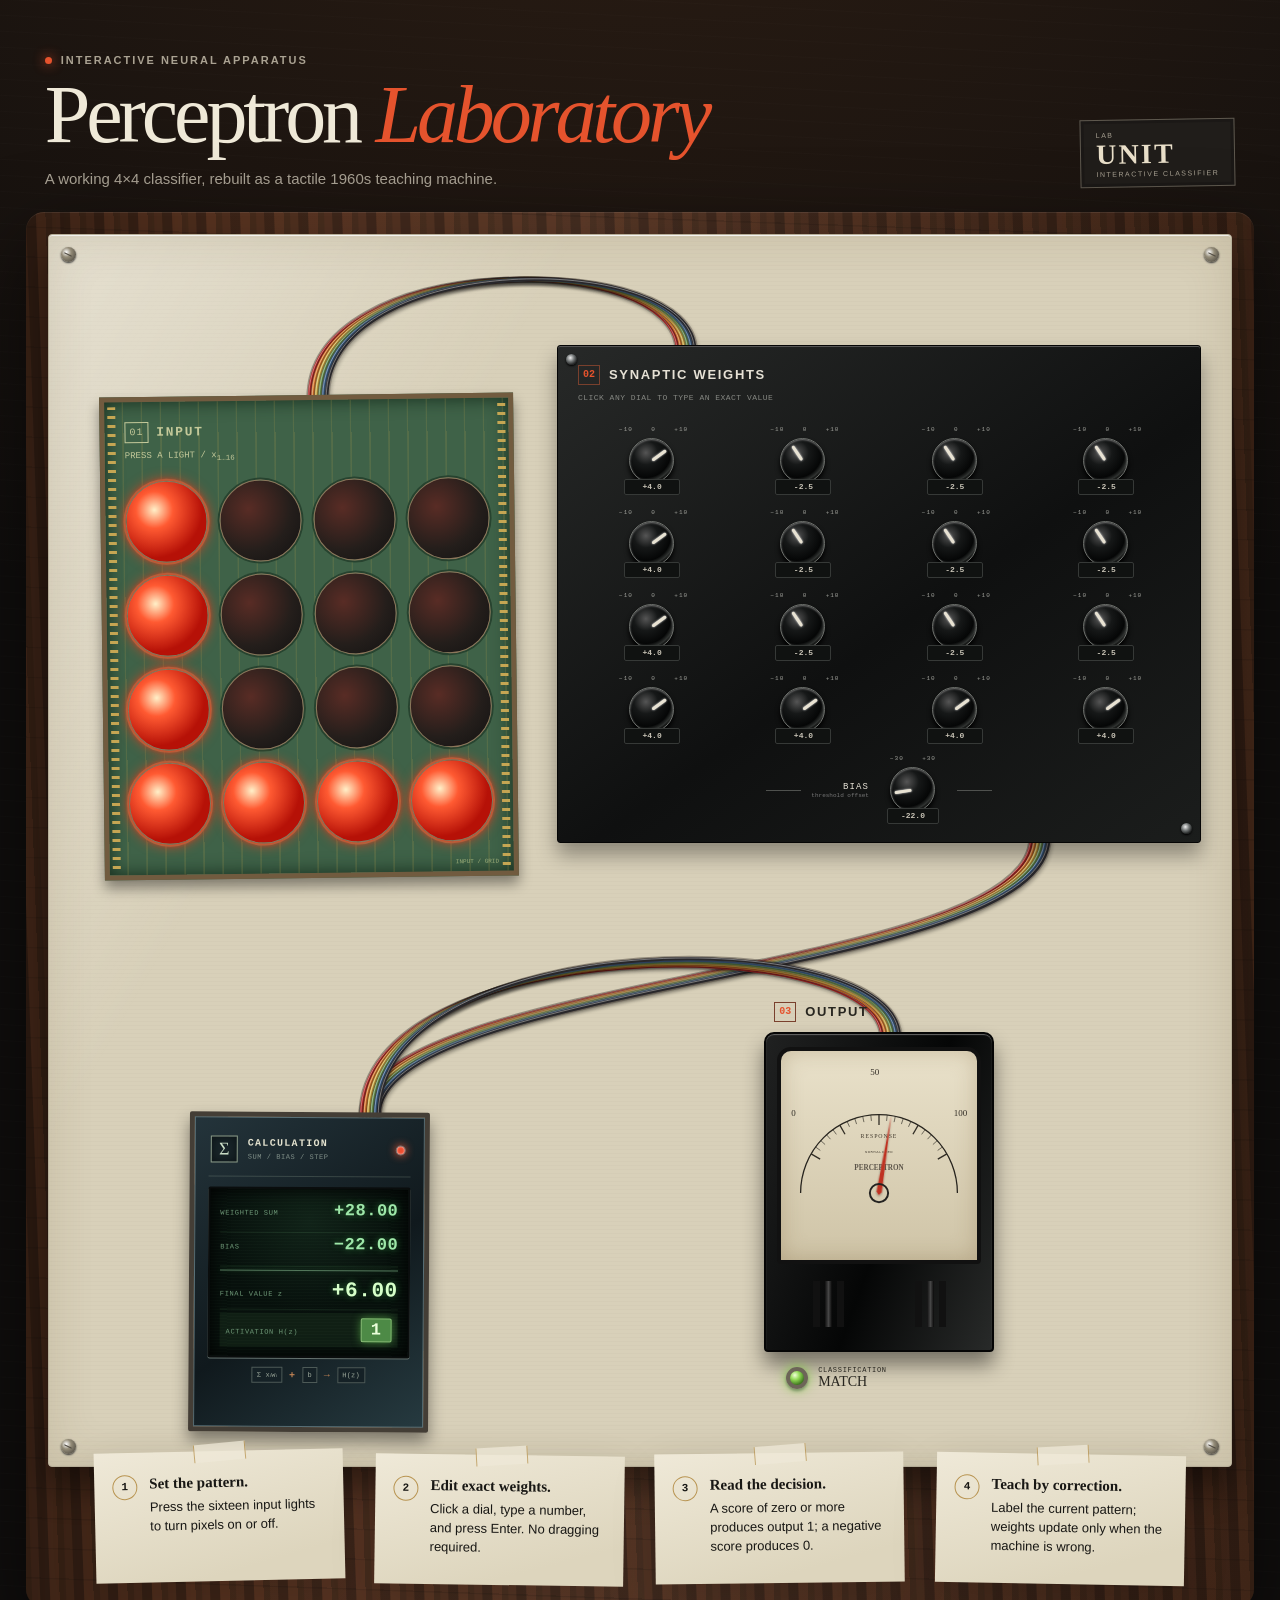
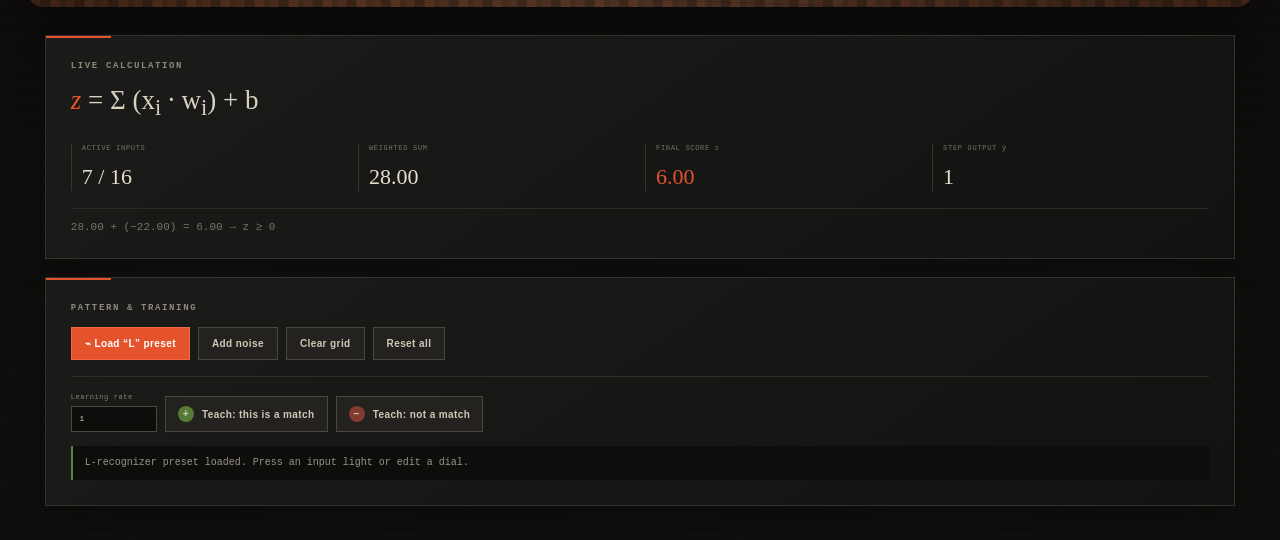
==== demos/index.html @ cb0e1508 "added perceptron demo" ====
<!doctype html>
<html lang="en">
<head>
  <meta charset="utf-8" />
  <meta name="viewport" content="width=device-width, initial-scale=1" />
  <meta name="theme-color" content="#17120f" />
  <meta name="description" content="An interactive, vintage-inspired 4×4 perceptron laboratory." />
  <title>Perceptron Laboratory — Interactive Classifier</title>
  <script>
    (() => {
      const param = new URLSearchParams(window.location.search).get("clawpilotTheme");
      const theme =
        param || (window.matchMedia("(prefers-color-scheme: dark)").matches ? "dark" : "light");
      document.documentElement.setAttribute("data-theme", theme);
    })();
  </script>
  <link rel="stylesheet" href="styles.css" />
  <link rel="stylesheet" href="llm.css" />
</head>
<body>
  <main class="site-shell">
    <header class="hero">
      <div class="eyebrow"><span class="eyebrow-dot"></span> Interactive neural apparatus</div>
      <div class="hero-row">
        <div>
          <h1>Perceptron <span>Laboratory</span></h1>
          <p>A working 4×4 classifier, rebuilt as a tactile 1960s teaching machine.</p>
        </div>
        <div class="model-plate" aria-label="Perceptron laboratory unit">
          <small>LAB</small><strong>UNIT</strong><em>INTERACTIVE CLASSIFIER</em>
        </div>
      </div>
    </header>

    <section class="workbench" aria-label="Interactive perceptron workbench">
      <div class="bench-glow"></div>
      <div class="baseplate">
        <i class="screw s1"></i><i class="screw s2"></i><i class="screw s3"></i><i class="screw s4"></i>

        <svg class="wire-layer" id="wireLayer" aria-hidden="true">
          <defs>
            <filter id="cableShadow" x="-30%" y="-30%" width="160%" height="160%">
              <feDropShadow dx="1.5" dy="2.5" stdDeviation="1.5" flood-color="#000" flood-opacity=".48"/>
            </filter>
          </defs>
          <g id="wirePaths"></g>
        </svg>

        <section class="led-module" aria-labelledby="inputs-heading">
          <div class="pcb-traces" aria-hidden="true"></div>
          <div class="led-title"><span>01</span> <h2 id="inputs-heading">INPUT</h2></div>
          <p class="led-caption">PRESS A LIGHT / x<sub>1…16</sub></p>
          <div class="led-grid" id="ledGrid" role="group" aria-label="Input lights"></div>
          <span class="pcb-label">INPUT / GRID</span>
        </section>

        <section class="machine-panel weight-panel" aria-labelledby="weights-heading">
          <div class="panel-header"><span>02</span><h2 id="weights-heading">Synaptic weights</h2></div>
          <p class="panel-caption">Click any dial to type an exact value</p>
          <div class="knob-grid" id="knobGrid"></div>
          <div class="bias-row">
            <span class="bias-line"></span>
            <div class="bias-label"><b>BIAS</b><small>threshold offset</small></div>
            <div id="biasMount"></div>
            <span class="bias-line"></span>
          </div>
        </section>

        <section class="compute-module" aria-labelledby="compute-heading">
          <div class="compute-header">
            <span class="compute-index">Σ</span>
            <div><h2 id="compute-heading">CALCULATION</h2><small>SUM / BIAS / STEP</small></div>
            <span class="compute-status" id="circuitLed" aria-hidden="true"></span>
          </div>
          <div class="digital-screen" aria-live="polite" aria-atomic="true">
            <div class="digital-row"><span>WEIGHTED SUM</span><strong id="moduleWeightedSum">+28.00</strong></div>
            <div class="digital-row"><span>BIAS</span><strong id="moduleBias">−22.00</strong></div>
            <div class="digital-divider"></div>
            <div class="digital-row primary"><span>FINAL VALUE z</span><strong id="moduleFinalZ">+6.00</strong></div>
            <div class="digital-row activation"><span>ACTIVATION H(z)</span><strong id="moduleActivation">1</strong></div>
          </div>
          <div class="compute-flow"><span>Σ xᵢwᵢ</span><b>+</b><span>b</span><b>→</b><span>H(z)</span></div>
        </section>

        <section class="meter-module" aria-labelledby="output-heading">
          <div class="meter-label"><span>03</span><h2 id="output-heading">Output</h2></div>
          <div class="meter-case">
            <div class="meter-face">
              <svg viewBox="0 0 300 175" role="img" aria-label="Analog response meter">
                <defs><filter id="shadow"><feDropShadow dx="0" dy="2" stdDeviation="1.5" flood-opacity=".4"/></filter></defs>
                <path d="M30 145 A120 120 0 0 1 270 145" class="meter-arc"/>
                <g id="meterTicks"></g>
                <text x="150" y="60" text-anchor="middle" class="meter-zero">RESPONSE</text>
                <text x="150" y="83" text-anchor="middle" class="meter-unit">NORMALIZED</text>
                <text x="150" y="110" text-anchor="middle" class="meter-brand">PERCEPTRON</text>
                <g id="needleGroup" transform="rotate(-60 150 145)" filter="url(#shadow)">
                  <path d="M150 148 L146 143 L150 25 L154 143 Z" class="needle"/>
                </g>
                <circle cx="150" cy="145" r="14" class="needle-hub"/>
              </svg>
              <div class="meter-numbers"><span>0</span><span>50</span><span>100</span></div>
            </div>
            <div class="meter-base"><span></span><span></span></div>
          </div>
          <div class="result-lamp-row">
            <span class="result-lamp" id="resultLamp"></span>
            <div><small>CLASSIFICATION</small><strong id="classificationText">MATCH</strong></div>
          </div>
        </section>
      </div>

      <ol class="sticky-notes" aria-label="Getting started">
        <li class="sticky-note"><span class="sticky-number">1</span><p><strong>Set the pattern.</strong> Press the sixteen input lights to turn pixels on or off.</p></li>
        <li class="sticky-note"><span class="sticky-number">2</span><p><strong>Edit exact weights.</strong> Click a dial, type a number, and press Enter. No dragging required.</p></li>
        <li class="sticky-note"><span class="sticky-number">3</span><p><strong>Read the decision.</strong> A score of zero or more produces output 1; a negative score produces 0.</p></li>
        <li class="sticky-note"><span class="sticky-number">4</span><p><strong>Teach by correction.</strong> Label the current pattern; weights update only when the machine is wrong.</p></li>
      </ol>
    </section>

    <section class="console" aria-label="Perceptron controls and readout">
      <article class="readout-card">
        <div class="card-kicker">LIVE CALCULATION</div>
        <div class="formula"><span>z</span> = Σ (x<sub>i</sub> · w<sub>i</sub>) + b</div>
        <div class="score-row">
          <div><small>ACTIVE INPUTS</small><strong id="activeCount">7 / 16</strong></div>
          <div><small>WEIGHTED SUM</small><strong id="weightedSum">28.00</strong></div>
          <div class="score-primary"><small>FINAL SCORE z</small><strong id="finalScore">6.00</strong></div>
          <div><small>STEP OUTPUT ŷ</small><strong id="binaryOutput">1</strong></div>
        </div>
        <p id="equationDetail" class="equation-detail">28.00 + (−22.00) = 6.00 → z ≥ 0</p>
      </article>

      <article class="control-card">
        <div class="card-kicker">PATTERN &amp; TRAINING</div>
        <div class="button-row">
          <button class="btn btn-primary" id="loadLBtn"><span>⌁</span> Load “L” preset</button>
          <button class="btn" id="noiseBtn">Add noise</button>
          <button class="btn" id="clearBtn">Clear grid</button>
          <button class="btn" id="resetBtn">Reset all</button>
        </div>
        <div class="training-row">
          <label>Learning rate <input id="learningRate" type="number" min="0.01" max="10" step="0.1" value="1" /></label>
          <button class="teach positive" id="teachYesBtn"><span>+</span> Teach: this is a match</button>
          <button class="teach negative" id="teachNoBtn"><span>−</span> Teach: not a match</button>
        </div>
        <div class="status-line" id="statusLine" role="status" aria-live="polite">L-recognizer preset loaded. Press an input light or edit a dial.</div>
      </article>
    </section>

  </main>

  <div class="dial-editor" id="dialEditor" hidden>
    <div class="editor-pointer"></div>
    <label id="editorLabel" for="dialInput">WEIGHT 01</label>
    <div class="editor-input-row">
      <button id="decrementBtn" aria-label="Decrease value">−</button>
      <input id="dialInput" type="number" min="-30" max="30" step="0.1" inputmode="decimal" />
      <button id="incrementBtn" aria-label="Increase value">+</button>
    </div>
    <div class="editor-actions"><button id="cancelEdit">Cancel</button><button id="applyEdit">Apply</button></div>
  </div>

  <script src="app.js"></script>
  <script src="embed.js"></script>
</body>
</html>
---- demos/styles.css ----
:root {
  color-scheme: light;
  --cp-bg: #f7f4ef;
  --cp-bg-elevated: #fcfbf8;
  --cp-surface: #ffffff;
  --cp-surface-soft: #f5f5f5;
  --cp-border: #dedede;
  --cp-border-strong: #919191;
  --cp-text: #242424;
  --cp-text-muted: #5c5c5c;
  --cp-text-soft: #6f6f6f;
  --cp-accent: #b11f4b;
  --cp-accent-hover: #9a1a41;
  --cp-accent-soft: rgba(177, 31, 75, 0.08);
  --cp-accent-fg: #ffffff;
  --cp-success: #16a34a;
  --cp-danger: #dc2626;
  --cp-warning: #f59e0b;
  --cp-link: #0078d4;
  --cp-shadow: 0 18px 48px rgba(0, 0, 0, 0.12);
  --cp-overlay: rgba(255, 255, 255, 0.8);
  --cp-panel: rgba(255, 255, 255, 0.86);
  --cp-panel-strong: rgba(255, 255, 255, 0.96);
  --cp-sheen: rgba(255, 255, 255, 0.55);
  --cp-highlight: rgba(177, 31, 75, 0.12);
  --ink: #181714;
  --cream: #efe9d8;
  --paper: #ddd5bd;
  --orange: #e5532d;
  --red: #e23424;
  --green: #a0cf63;
  --brass: #b89451;
  --panel: #151717;
  --muted: #928b7b;
}
html[data-theme="dark"] {
  color-scheme: dark;
  --cp-bg: #3d3b3a;
  --cp-bg-elevated: #343231;
  --cp-surface: #292929;
  --cp-surface-soft: #2e2e2e;
  --cp-border: #474747;
  --cp-border-strong: #5f5f5f;
  --cp-text: #dedede;
  --cp-text-muted: #919191;
  --cp-text-soft: #b0b0b0;
  --cp-accent: #fd8ea1;
  --cp-accent-hover: #fb7b91;
  --cp-accent-soft: rgba(253, 142, 161, 0.14);
  --cp-accent-fg: #1a1a1a;
  --cp-success: #4ade80;
  --cp-danger: #f87171;
  --cp-warning: #fbbf24;
  --cp-link: #4da6ff;
  --cp-shadow: 0 18px 48px rgba(0, 0, 0, 0.32);
  --cp-overlay: rgba(41, 41, 41, 0.88);
  --cp-panel: rgba(41, 41, 41, 0.72);
  --cp-panel-strong: rgba(41, 41, 41, 0.96);
  --cp-sheen: rgba(255, 255, 255, 0.04);
  --cp-highlight: rgba(253, 142, 161, 0.12);
}
* { box-sizing: border-box; }
html { scroll-behavior: smooth; }
body {
  margin: 0;
  overflow-x: hidden;
  color: var(--cream);
  background:
    radial-gradient(circle at 50% -20%, rgba(162,94,48,.22), transparent 45%),
    repeating-linear-gradient(3deg, transparent 0 7px, rgba(255,255,255,.012) 8px, transparent 9px 16px),
    #100e0d;
  font-family: "Avenir Next", "Segoe UI", Arial, sans-serif;
  min-height: 100vh;
}
button, input { font: inherit; }
button { -webkit-tap-highlight-color: transparent; }
.site-shell { width: min(1460px, 96vw); margin: 0 auto; padding: 54px 0 32px; }
.hero { width: min(1200px, 93vw); margin: 0 auto 25px; }
.eyebrow { color: #aaa292; letter-spacing: .18em; font-size: 11px; font-weight: 800; text-transform: uppercase; display: flex; align-items: center; gap: 9px; }
.eyebrow-dot { width: 7px; height: 7px; border-radius: 50%; background: var(--orange); box-shadow: 0 0 12px var(--orange); }
.hero-row { display: flex; align-items: flex-end; justify-content: space-between; gap: 24px; margin-top: 12px; }
h1 { font-family: Georgia, "Times New Roman", serif; font-weight: 400; font-size: clamp(44px, 7vw, 82px); line-height: .9; letter-spacing: -.05em; margin: 0; }
h1 span { color: var(--orange); font-style: italic; }
.hero p { color: #a9a294; margin: 18px 0 0; font-size: 15px; }
.model-plate { border: 1px solid #5e584e; padding: 11px 15px 9px; min-width: 148px; color: #aaa394; box-shadow: inset 0 0 0 3px #1b1816; background: #201d1a; transform: rotate(-1deg); }
.model-plate small, .model-plate em { display: block; font-size: 7px; letter-spacing: .22em; font-style: normal; }
.model-plate strong { font-family: Georgia, serif; font-size: 28px; display: block; color: #e9dfc9; letter-spacing: .08em; }

.workbench { position: relative; padding: 34px 2.2vw 46px; border-radius: 18px; overflow: hidden; background:
  linear-gradient(90deg, rgba(0,0,0,.28), transparent 15%, rgba(255,255,255,.04) 45%, rgba(0,0,0,.24)),
  repeating-linear-gradient(88deg, #422819 0 6px, #4b2c1c 7px 14px, #392216 15px 24px, #53301e 25px 34px);
  box-shadow: 0 30px 80px rgba(0,0,0,.55), inset 0 1px 0 rgba(255,255,255,.08);
}
.workbench::before { content:""; position:absolute; inset:0; background: repeating-linear-gradient(2deg, transparent 0 28px, rgba(0,0,0,.11) 29px 30px); mix-blend-mode:multiply; pointer-events:none; }
.bench-glow { position:absolute; inset:0; background: radial-gradient(ellipse at center, rgba(255,182,100,.10), transparent 64%); pointer-events:none; }
.baseplate { min-height: 570px; max-width: 1280px; margin: auto; padding: 112px 30px 34px; position: relative; display: grid; grid-template-columns: minmax(264px, .87fr) minmax(350px, 1.4fr) 220px 230px; gap: 18px; align-items: end; border: 1px solid #b7af99; border-radius: 4px; background:
  linear-gradient(120deg, rgba(255,255,255,.32), transparent 28%),
  repeating-linear-gradient(0deg, rgba(80,68,44,.025) 0 1px, transparent 1px 4px),
  #d8d0b9;
  box-shadow: 0 20px 34px rgba(0,0,0,.45), inset 0 0 45px rgba(93,72,34,.15), inset 0 1px 0 white;
}
.screw { position:absolute; width:15px; height:15px; border-radius:50%; background:radial-gradient(circle at 35% 35%,#fff,#948c78 35%,#5e594e 75%); box-shadow: 0 1px 2px #333; z-index: 10; }
.screw::after { content:""; position:absolute; width:8px; height:1px; background:#514c43; left:3.5px; top:7px; transform:rotate(25deg); }
.s1{left:12px;top:12px}.s2{right:12px;top:12px}.s3{left:12px;bottom:12px}.s4{right:12px;bottom:12px}
.wire-layer { position:absolute; inset:0; width:100%; height:100%; pointer-events:none; z-index:2; overflow:visible; }
.cable-shadow { fill:none; stroke:#16110d; stroke-width:6; opacity:.35; filter:url(#cableShadow); stroke-linecap:round; }
.cable-wire { fill:none; stroke-width:3.2; stroke-linecap:round; }
.cable-highlight { fill:none; stroke:#fff; stroke-width:.8; opacity:.48; stroke-linecap:round; transform:translate(-.6px,-.8px); }
.cable-red{stroke:#af2726}.cable-orange{stroke:#dc792c}.cable-yellow{stroke:#d2ae46}.cable-green{stroke:#668f4f}.cable-blue{stroke:#385d85}.cable-black{stroke:#28272a}
.machine-panel { position:relative; z-index:4; background: linear-gradient(145deg,#272928,#0f1010 55%,#1b1d1c); border:1px solid #050505; border-radius:3px; box-shadow:0 12px 20px rgba(0,0,0,.35), inset 0 1px 0 #555; color:#e6e1d5; }
.machine-panel::before,.machine-panel::after{content:"";position:absolute;width:11px;height:11px;border-radius:50%;background:radial-gradient(circle at 40% 35%,#eee,#727676 38%,#232525 70%);box-shadow:0 1px 2px #000}.machine-panel::before{top:8px;left:8px}.machine-panel::after{right:8px;bottom:8px}
.panel-header { display:flex; align-items:center; gap:9px; padding:19px 20px 2px; }
.panel-header span,.meter-label span { color:var(--orange); font:bold 10px/1 monospace; border:1px solid #79402d; padding:4px; }
.panel-header h2,.meter-label h2 { margin:0; font:600 13px/1.1 "Segoe UI",sans-serif; text-transform:uppercase; letter-spacing:.13em; }
.panel-caption { margin:5px 20px 15px; color:#858782; font:8px/1.4 monospace; text-transform:uppercase; letter-spacing:.06em; }
.led-module { position:relative; z-index:5; min-width:0; margin-bottom:35px; background:#3f6248; border:5px solid #715b3f; box-shadow:0 8px 13px rgba(0,0,0,.4),inset 0 0 18px #152c1c; transform:rotate(-.7deg); padding:20px 20px 30px; overflow:hidden; }
.led-module::before,.led-module::after{content:"";position:absolute;top:5px;bottom:5px;width:8px;background:repeating-linear-gradient(#c5a653 0 3px,transparent 3px 9px)}.led-module::before{left:3px}.led-module::after{right:3px}
.led-title { position:relative; z-index:2; display:flex; align-items:center; gap:8px; font:10px monospace; color:#c4c99a; letter-spacing:.09em; }
.led-title span { border:1px solid #c4c99a; padding:4px; }
.led-title h2 { margin:0; font:700 13px monospace; letter-spacing:.13em; }
.led-caption { position:relative; z-index:2; margin:8px 0 18px; color:#c4c99a; font:9px monospace; }
.led-grid { position:relative; z-index:2; display:grid; grid-template-columns:repeat(4,minmax(0,1fr)); gap:12px; }
.led { width:100%; min-width:0; aspect-ratio:1; padding:0; border-radius:50%; cursor:pointer; background:radial-gradient(circle at 35% 35%,#592c25,#241e1b 58%,#111); border:1px solid #8c765b; box-shadow:0 0 0 2px #27432f; transition:.2s; }
.led.on { background:radial-gradient(circle at 35% 35%,#fff1c9,#ff5a32 25%,#b61107 65%); box-shadow:0 0 4px #ff3218,0 0 13px #ef401f,0 0 0 2px #6d8b5f; }
.led:focus-visible { outline:3px solid #fff1c9; outline-offset:3px; }
.pcb-label{position:absolute;bottom:6px;right:15px;font:6px monospace;color:#9cad79}.pcb-traces{position:absolute;inset:0;background:repeating-linear-gradient(90deg,transparent 0 17px,rgba(201,171,78,.22) 18px 19px);opacity:.7}
.weight-panel { min-height:465px; padding-bottom:14px; }
.knob-grid { display:grid; grid-template-columns:repeat(4,1fr); gap:13px 5px; padding:7px 21px 10px; }
.knob-control { position:relative; width:72px; height:70px; border:0; padding:0; background:none; color:#eee; cursor:pointer; justify-self:center; }
.knob-control::before { content:"−10    0    +10"; white-space:pre; position:absolute; top:1px; left:3px; right:3px; color:#9fa09a; font:6px monospace; letter-spacing:1px; }
.knob-dial { position:absolute; width:45px; height:45px; left:13px; top:13px; border-radius:50%; background:radial-gradient(circle at 37% 32%,#555,#161818 30%,#050606 62%,#303331 72%,#090a09 77%); border:1px solid #6d706c; box-shadow:0 4px 5px #000, inset 0 1px 2px #777; }
.knob-pointer { position:absolute; width:3px; height:17px; background:#e8e2d2; top:4px; left:20px; border-radius:2px; transform-origin:50% 18px; transform:rotate(0deg); box-shadow:0 0 2px #fff; }
.knob-value { position:absolute; bottom:0; left:8px; right:8px; color:#c7c2b5; font:bold 8px/14px monospace; background:#101211; border:1px solid #363937; border-radius:2px; }
.knob-control:hover .knob-dial,.knob-control:focus-visible .knob-dial { box-shadow:0 4px 5px #000,0 0 0 2px var(--orange),0 0 12px rgba(229,83,45,.6); }
.knob-control:focus-visible { outline:none; }
.bias-row { display:flex; align-items:center; justify-content:center; gap:10px; }
.bias-line { height:1px; width:35px; background:#4f514e; }
.bias-label { display:flex; flex-direction:column; text-align:right; }.bias-label b{font:9px monospace;letter-spacing:.12em}.bias-label small{font:6px monospace;color:#777}
.bias-row .knob-control{width:68px}.bias-row .knob-control::before{content:"−30    +30";font-size:6px}.bias-row .knob-dial{left:11px}
.compute-module { z-index:4; position:relative; align-self:end; margin-bottom:126px; min-height:320px; padding:14px; color:#d8e7d2; background:linear-gradient(145deg,#24343b,#10191d 55%,#263a40); border:5px solid #443e36; border-radius:2px; transform:rotate(.35deg); box-shadow:0 9px 16px rgba(0,0,0,.42),inset 0 0 0 1px #597077; }
.compute-header{height:46px;display:grid;grid-template-columns:29px 1fr 13px;gap:8px;align-items:center;padding:0 2px 8px;border-bottom:1px solid rgba(186,205,181,.2)}
.compute-index{width:27px;height:27px;display:grid;place-items:center;border:1px solid #8d9e8b;color:#cce0c8;font:18px Georgia,serif;background:#182428;box-shadow:inset 0 0 8px #0a1113}
.compute-header h2{margin:0;color:#e3e2cf;font:700 10px/1 monospace;letter-spacing:.13em}.compute-header small{display:block;margin-top:4px;color:#82918a;font:7px monospace;letter-spacing:.08em}
.compute-status{width:10px;height:10px;border-radius:50%;background:#351814;border:1px solid #777;box-shadow:inset 0 0 3px #000}.compute-status.on{background:#ef4d2f;box-shadow:0 0 9px #f05b37,inset 0 0 2px #fff}
.digital-screen{margin-top:10px;padding:10px 10px 9px;border:2px solid #0a0d0d;border-radius:2px;background:radial-gradient(circle at 50% 20%,rgba(60,118,79,.18),transparent 55%),repeating-linear-gradient(0deg,rgba(140,211,151,.025) 0 1px,transparent 1px 3px),#07100c;box-shadow:inset 0 0 17px #000,0 1px 0 #64716e;}
.digital-row{display:flex;align-items:baseline;justify-content:space-between;gap:7px;min-height:34px;border-bottom:1px solid rgba(116,180,126,.12)}.digital-row:last-child{border:0}.digital-row span{color:#6f9978;font:7px/1 monospace;letter-spacing:.09em}.digital-row strong{color:#9ee7a9;font:700 17px/1.4 "Courier New",monospace;letter-spacing:.03em;text-shadow:0 0 7px rgba(89,255,111,.38);font-variant-numeric:tabular-nums}.digital-divider{height:1px;margin:3px 0 5px;background:#52765a;box-shadow:0 0 5px rgba(99,216,113,.3)}.digital-row.primary strong{color:#d6ffc9;font-size:21px}.digital-row.activation{margin-top:3px;padding:5px 6px;background:rgba(76,128,79,.13)}.digital-row.activation strong{width:31px;text-align:center;color:#1c281e;background:#50604f;text-shadow:none;border-radius:2px}.digital-row.activation strong.on{color:#eaffdb;background:#4d8a46;box-shadow:0 0 9px rgba(115,226,92,.5),inset 0 0 0 1px #8cbd78}
.compute-flow{display:flex;align-items:center;justify-content:center;gap:7px;margin-top:9px;color:#9da99c;font:7px monospace;letter-spacing:.04em}.compute-flow span{padding:3px 4px;border:1px solid #4d5a57;background:#152126}.compute-flow b{color:#c38455;font-size:10px}
.meter-module { position:relative; z-index:4; height:430px; }
.meter-label {display:flex;align-items:center;gap:9px;color:#24231f;margin:0 0 10px 10px}.meter-label h2{color:#27251f}.meter-case{background:linear-gradient(110deg,#202121,#050606 55%,#282a29);border:2px solid #050505;border-radius:10px 10px 4px 4px;padding:13px 11px 0;height:320px;box-shadow:0 13px 20px rgba(0,0,0,.45),inset 0 1px 1px #666}.meter-face{height:217px;background:linear-gradient(#e9e1ca,#cfc4a7);border-radius:14px 14px 4px 4px;border:4px solid #111;position:relative;overflow:hidden;box-shadow:inset 0 0 22px rgba(102,76,32,.25)}.meter-face svg{width:100%;height:100%}.meter-arc{fill:none;stroke:#28251f;stroke-width:2}.meter-tick{stroke:#312d25;stroke-width:1}.meter-tick.major{stroke-width:2}.meter-zero{font:9px Georgia,serif;letter-spacing:.16em;fill:#443c2f}.meter-unit{font:6px monospace;letter-spacing:.12em;fill:#554e41}.meter-brand{font:bold 11px Georgia,serif;fill:#5c554a}.needle{fill:#bf3324}.needle-hub{fill:url(#hubGrad);stroke:#242321;stroke-width:3}.meter-numbers{position:absolute;left:10px;right:10px;top:57px;display:flex;justify-content:space-between;color:#332e27;font:9px Georgia,serif}.meter-numbers span:nth-child(2){transform:translateY(-41px)}.meter-base{height:80px;display:flex;align-items:center;justify-content:space-around}.meter-base span{height:46px;width:7px;background:linear-gradient(90deg,#101010,#464646,#080808);box-shadow:12px 0 0 #111,-12px 0 0 #111}.result-lamp-row{display:flex;gap:10px;align-items:center;margin:14px 0 0 22px;color:#27251f}.result-lamp{width:22px;height:22px;border-radius:50%;background:#3e2a22;border:4px solid #6c6557;box-shadow:0 2px 3px #777}.result-lamp.on{background:radial-gradient(circle at 35% 30%,#f1ffd8,#91d854 35%,#437b22 72%);box-shadow:0 0 12px #7ec843,0 2px 3px #777}.result-lamp-row div{display:flex;flex-direction:column}.result-lamp-row small{font:7px monospace;letter-spacing:.1em}.result-lamp-row strong{font:14px Georgia,serif}

.sticky-notes {
  --cp-note-paper: var(--paper);
  --cp-note-light: var(--cream);
  --cp-note-ink: var(--ink);
  --cp-note-rule: var(--brass);
  position:relative;
  z-index:6;
  display:grid;
  grid-template-columns:repeat(4,minmax(0,1fr));
  align-items:start;
  gap:clamp(18px,2.4vw,32px);
  width:min(1090px,94%);
  margin:-16px auto 0;
  padding:0;
  list-style:none;
}
.sticky-note {
  position:relative;
  display:flex;
  gap:12px;
  min-width:0;
  min-height:130px;
  padding:22px 18px 17px;
  color:var(--cp-note-ink);
  background:linear-gradient(165deg,var(--cp-note-light),var(--cp-note-paper) 80%);
  box-shadow:var(--cp-shadow);
  transform:rotate(-1.3deg);
}
.sticky-note:nth-child(2){margin-top:4px;transform:rotate(.8deg)}
.sticky-note:nth-child(3){margin-top:2px;transform:rotate(-.7deg)}
.sticky-note:nth-child(4){margin-top:3px;transform:rotate(1deg)}
.sticky-note::before {
  content:"";
  position:absolute;
  top:-8px;
  left:calc(50% - 25px);
  width:50px;
  height:18px;
  border-left:1px solid var(--cp-note-rule);
  border-right:1px solid var(--cp-note-rule);
  background:var(--cp-note-light);
  opacity:.75;
  transform:rotate(-4deg);
}
.sticky-number{flex:0 0 25px;height:25px;display:grid;place-items:center;border:1px solid var(--cp-note-rule);border-radius:50%;font:700 11px/1 Consolas,"Courier New",monospace}
.sticky-note p{margin:0;font:13px/1.45 "Segoe UI",Aptos,Calibri,sans-serif}
.sticky-note strong{display:block;margin-bottom:6px;font:700 15px/1.2 Georgia,"Times New Roman",serif}

.console { width:min(1200px,93vw); margin:28px auto 0; display:grid; grid-template-columns:1fr 1.35fr; gap:18px; }
.readout-card,.control-card{border:1px solid #35322e;background:linear-gradient(145deg,#1b1b19,#121210);padding:25px;box-shadow:0 13px 26px rgba(0,0,0,.24);position:relative}.readout-card::before,.control-card::before{content:"";position:absolute;top:0;left:0;width:65px;height:2px;background:var(--orange)}
.card-kicker{font:700 9px monospace;letter-spacing:.18em;color:#8f887b;margin-bottom:14px}.formula{font:27px Georgia,serif;color:#d9d1bf}.formula>span{font-style:italic;color:var(--orange)}.score-row{display:grid;grid-template-columns:repeat(4,1fr);gap:10px;margin-top:23px}.score-row div{border-left:1px solid #383531;padding-left:10px}.score-row small{display:block;color:#777168;font:7px monospace;letter-spacing:.1em;min-height:20px}.score-row strong{display:block;font:22px/1.2 Georgia,serif;color:#e7deca}.score-row .score-primary strong{color:var(--orange)}.equation-detail{font:11px monospace;color:#777168;margin:17px 0 0;padding-top:12px;border-top:1px solid #2c2926}
.button-row{display:flex;gap:8px;flex-wrap:wrap}.btn,.teach{border:1px solid #4a4640;background:#24221f;color:#cfc7b7;padding:10px 13px;cursor:pointer;font:700 10px "Segoe UI",sans-serif;letter-spacing:.04em;transition:.18s}.btn:hover,.teach:hover{transform:translateY(-1px);border-color:#777066;background:#302d29}.btn:active,.teach:active{transform:translateY(1px)}.btn-primary{background:var(--orange);border-color:#ef6946;color:#fff}.btn-primary:hover{background:#f15d37}.training-row{display:flex;gap:8px;align-items:flex-end;flex-wrap:wrap;margin-top:16px;padding-top:16px;border-top:1px solid #302d28}.training-row label{font:7px monospace;color:#888178;letter-spacing:.08em}.training-row input{display:block;margin-top:5px;width:86px;padding:8px;background:#0d0d0c;border:1px solid #4b4741;color:#e6ddca}.teach{padding:9px 12px}.teach span{display:inline-grid;place-items:center;width:16px;height:16px;border-radius:50%;margin-right:5px}.teach.positive span{background:#577b37}.teach.negative span{background:#813b31}.status-line{margin-top:14px;background:#0d0d0c;color:#9b9488;padding:10px 12px;border-left:2px solid #5d813d;font:10px/1.4 monospace}
.dial-editor{position:fixed;z-index:1000;width:240px;padding:15px;background:#161715;border:1px solid #6e675d;box-shadow:0 16px 40px rgba(0,0,0,.65),inset 0 1px 0 #464640;color:#eee}.dial-editor[hidden]{display:none}.dial-editor label{display:block;color:#a8a193;font:bold 8px monospace;letter-spacing:.15em;margin-bottom:9px}.editor-input-row{display:grid;grid-template-columns:36px 1fr 36px}.editor-input-row button{border:1px solid #4f4c46;background:#292824;color:#ddd;cursor:pointer}.editor-input-row input{min-width:0;border:1px solid #e15b39;background:#090a09;color:#fff;text-align:center;padding:10px;font:bold 17px monospace;outline:0}.editor-actions{display:flex;justify-content:flex-end;gap:7px;margin-top:10px}.editor-actions button{border:1px solid #4b4842;background:#282622;color:#bbb;padding:6px 10px;cursor:pointer;font-size:9px}.editor-actions button:last-child{background:var(--orange);border-color:var(--orange);color:white}.editor-pointer{position:absolute;width:12px;height:12px;background:#161715;border-left:1px solid #6e675d;border-top:1px solid #6e675d;transform:rotate(45deg);top:-7px;left:25px}
@media (max-width:1180px){.baseplate{grid-template-columns:minmax(210px,1fr) minmax(350px,1.4fr) 170px 205px;gap:10px;padding-left:20px;padding-right:20px}.knob-grid{padding-left:10px;padding-right:10px}.knob-control{width:67px}.wire-layer{opacity:.72}.meter-numbers{top:50px}.digital-screen{padding-left:7px;padding-right:7px}.digital-row strong{font-size:15px}}
@media (max-width:1350px){.workbench{padding:22px}.baseplate{display:grid;grid-template-columns:minmax(210px,1fr) minmax(320px,1.4fr);grid-template-areas:"leds weights" "circuit meter";align-items:start;padding-top:110px;row-gap:100px;min-width:0;overflow:hidden}.led-module{grid-area:leds;width:min(100%,max(264px,90%));justify-self:center;margin:50px 0 0}.weight-panel{grid-area:weights}.compute-module{grid-area:circuit;margin:24px auto 0;width:min(240px,100%)}.meter-module{grid-area:meter;margin:24px auto 0;width:230px}.console{grid-template-columns:1fr}}
@media (max-width:1000px){.sticky-notes{grid-template-columns:repeat(2,minmax(0,1fr));row-gap:22px}}
@media (min-width:681px) and (max-width:760px){.workbench{padding:10px}.baseplate{grid-template-columns:minmax(264px,1fr) minmax(320px,1.4fr);padding-left:12px;padding-right:12px}}
@media (max-width:680px){.site-shell{width:100%;padding-top:28px}.hero-row{align-items:flex-start}.model-plate{display:none}.hero{width:90vw}.hero p{font-size:13px;line-height:1.5}.workbench{border-radius:0;padding:14px;overflow:visible}.baseplate{min-width:0;width:100%;min-height:0;padding:30px 14px 22px;display:grid;grid-template-columns:1fr;grid-template-areas:"leds" "weights" "circuit" "meter";gap:72px;align-items:start}.led-module{grid-area:leds;width:min(95%,290px);margin:0;justify-self:center}.weight-panel{grid-area:weights;width:100%}.knob-grid{padding-left:4px;padding-right:4px}.knob-control{width:64px}.compute-module{grid-area:circuit;width:min(255px,100%);margin:0;justify-self:center}.meter-module{grid-area:meter;width:100%;margin:0}.sticky-notes{width:min(92%,360px);grid-template-columns:1fr;gap:20px;margin-top:-12px}.sticky-note{min-height:0}.console{width:calc(100% - 28px)}.score-row{grid-template-columns:1fr 1fr}.editor-pointer{display:none}}
@media (prefers-reduced-motion:reduce){*{scroll-behavior:auto!important;transition:none!important}}
---- demos/llm.css ----
.demo-tabs, .llm-page {
  font-family: "Segoe UI", Aptos, Calibri, -apple-system, BlinkMacSystemFont, sans-serif;
}
.demo-tabs {
  display: flex;
  gap: 4px;
  width: fit-content;
  margin: 0 auto 28px;
  padding: 4px;
  background: var(--cp-bg-elevated);
  border: 1px solid var(--cp-border-strong);
  border-radius: 10px;
}
.demo-tabs a {
  padding: 8px 20px;
  color: var(--cp-text);
  text-decoration: none;
  font-weight: 700;
  border-radius: 6px;
}
.demo-tabs a:hover { background: var(--cp-accent-soft); }
.demo-tabs a[aria-current="page"] { color: var(--cp-accent-fg); background: var(--cp-accent); }
.demo-tabs a:focus-visible, .llm-page :is(button, select, a):focus-visible {
  outline: 2px solid var(--cp-link);
  outline-offset: 3px;
}
.site-shell:has(> .demo-tabs) { padding-top: 32px; }
.llm-page { --cp-reading-muted: var(--cp-text-muted); background: var(--cp-bg); color: var(--cp-text); }
[data-theme="dark"] .llm-page { --cp-reading-muted: var(--cp-text-soft); }
.llm-page .site-shell { width: min(1280px, calc(100% - 32px)); padding-top: 32px; }
.llm-hero { margin: 0 0 28px; }
.llm-hero h1 { font-size: clamp(2.4rem, 5.4vw, 4.8rem); margin: 8px 0 16px; line-height: 1; }
.llm-hero h1 span { color: var(--cp-accent); }
.llm-hero p, .llm-reference { max-width: 76ch; color: var(--cp-reading-muted); line-height: 1.55; }
.llm-kicker, .llm-stage-num, .llm-trace-table, .llm-chip, #llm-progress {
  font-family: Consolas, "Courier New", Courier, monospace;
}
.llm-kicker { color: var(--cp-accent); font-size: .75rem; font-weight: 700; letter-spacing: .1em; text-transform: uppercase; }
.llm-bench {
  padding: clamp(16px, 3vw, 32px);
  border: 1px solid var(--cp-border-strong);
  border-radius: 16px;
  background: var(--cp-bg-elevated);
}
.llm-bench-head, .llm-transport { display: flex; flex-wrap: wrap; gap: 12px; align-items: end; }
.llm-bench-head { justify-content: space-between; }
.llm-bench h2, .llm-bench h3 { margin: 4px 0 0; font-family: Georgia, serif; }
.llm-bench h2 { font-size: 2rem; }
.llm-bench h3 { font-size: 1.5rem; }
.llm-prompt, .llm-signal label { display: flex; flex-wrap: wrap; align-items: center; gap: 8px; font-size: .875rem; font-weight: 600; }
.llm-bench select { font: inherit; }
.llm-transport { margin-top: 20px; align-items: center; gap: 8px; }
.llm-bench :where(select, .llm-transport button, #llm-append) {
  min-height: 40px;
  padding: 6px 12px;
  color: var(--cp-text);
  background: var(--cp-surface);
  border: 1px solid var(--cp-border-strong);
  border-radius: 10px;
}
.llm-bench button:not(:disabled) { cursor: pointer; }
.llm-bench button:disabled { opacity: .55; }
.llm-transport .llm-primary, .llm-bench #llm-append { color: var(--cp-accent-fg); background: var(--cp-accent); border-color: var(--cp-accent); }
.llm-bench :is(.llm-primary, #llm-append):hover:not(:disabled) { background: var(--cp-accent-hover); }
#llm-progress { font-size: .8rem; color: var(--cp-reading-muted); }
.llm-rail-hint { margin: 16px 0 4px; color: var(--cp-reading-muted); font-size: .875rem; }
.llm-scroll { overflow-x: auto; padding: 8px 5px 14px; }
.llm-flow {
  display: grid;
  grid-template-columns: repeat(6,minmax(136px,1fr));
  gap: 20px;
  min-width: max-content;
  margin: 0;
  padding: 0;
  list-style: none;
}
.llm-flow li { position: relative; }
.llm-flow button {
  display: grid;
  align-content: center;
  gap: 6px;
  width: 100%;
  min-height: 100px;
  padding: 12px;
  text-align: left;
  color: var(--cp-text);
  background: var(--cp-surface);
  border: 1px solid var(--cp-border-strong);
  border-radius: 10px;
}
.llm-flow strong { font-family: Georgia, serif; font-size: 1.03rem; }
.llm-flow small { font-size: .75rem; color: var(--cp-reading-muted); }
.llm-stage-num { font-size: .7rem; font-weight: 700; }
.llm-flow button:hover { background: var(--cp-surface-soft); }
.llm-flow button[aria-pressed="true"] { border-color: var(--cp-accent); background: var(--cp-accent-soft); box-shadow: inset 0 -3px var(--cp-accent); }
.llm-flow button[aria-pressed="true"] .llm-stage-num { color: var(--cp-accent); }
.llm-flow li:not(:last-child)::after {
  content: "→" / "";
  position: absolute;
  top: 50%;
  left: 100%;
  width: 20px;
  text-align: center;
  transform: translateY(-50%);
  color: var(--cp-reading-muted);
}
.llm-flow li.passed::after { color: var(--cp-accent); }
.llm-flow li.sending::before {
  content: "";
  position: absolute;
  z-index: 1;
  left: 100%;
  top: calc(50% - 3px);
  width: 6px;
  height: 6px;
  border-radius: 50%;
  background: var(--cp-accent);
  animation: llm-signal .45s ease-out both;
}
@keyframes llm-signal { from { transform: translateX(0); } to { transform: translateX(14px); opacity: 0; } }
.llm-inspector {
  display: grid;
  grid-template-columns: minmax(0, .85fr) minmax(0, 1.15fr);
  gap: 20px;
  padding-top: 16px;
  border-top: 1px solid var(--cp-border);
}
.llm-explanation p, .llm-signal p { line-height: 1.5; margin: 12px 0; }
.llm-comparison { padding-left: 12px; border-left: 3px solid var(--cp-accent); color: var(--cp-reading-muted); }
.llm-comparison strong { display: block; color: var(--cp-text); }
.llm-signal {
  padding: 16px;
  background: var(--cp-surface);
  border: 1px solid var(--cp-border);
  border-radius: 10px;
  overflow-wrap: anywhere;
}
.llm-chips { display: flex; flex-wrap: wrap; gap: 8px; margin: 12px 0; }
.llm-chip {
  padding: 6px 8px;
  font-size: .8rem;
  background: var(--cp-surface-soft);
  border: 1px solid var(--cp-border);
  border-radius: 6px;
}
.llm-chip.selected { border-color: var(--cp-accent); background: var(--cp-accent-soft); }
#llm-block { margin-top: 12px; }
.llm-signal .llm-block-hint { color: var(--cp-reading-muted); font-size: .875rem; }
.llm-block-flow { display: flex; flex-wrap: wrap; gap: 12px 20px; }
.llm-branch { flex: 1 1 222px; min-width: 0; }
.llm-branch > div { display: grid; grid-template-columns: auto minmax(0,1fr) auto; gap: 8px; }
.llm-branch button {
  position: relative;
  min-height: 40px;
  padding: 4px 6px;
  border: 1px solid var(--cp-border-strong);
  border-radius: 6px;
  color: var(--cp-text);
  background: var(--cp-surface);
  font-size: .78rem;
}
.llm-branch button:not(:last-child)::after {
  content: "›" / "";
  position: absolute;
  left: calc(100% + 2px);
  top: 50%;
  transform: translateY(-50%);
  color: var(--cp-reading-muted);
}
.llm-branch button[aria-pressed="true"] { border-color: var(--cp-accent); background: var(--cp-accent-soft); box-shadow: inset 0 -3px var(--cp-accent); }
.llm-bypass {
  position: relative;
  display: block;
  margin: 0 14px;
  padding: 4px;
  text-align: center;
  border: 1px dashed var(--cp-border-strong);
  border-top: 0;
  color: var(--cp-reading-muted);
  font: .72rem Consolas, "Courier New", Courier, monospace;
}
.llm-branch.adding .llm-bypass { color: var(--cp-accent); border-color: var(--cp-accent); }
.llm-branch.adding .llm-bypass::after {
  content: "";
  position: absolute;
  bottom: -3px;
  left: 0;
  width: 6px;
  height: 6px;
  border-radius: 50%;
  background: var(--cp-accent);
  animation: llm-bypass .5s ease-out both;
}
@keyframes llm-bypass { to { left: 100%; opacity: 0; } }
.llm-score-map { display: grid; gap: 4px; margin: 12px 0; }
.llm-score-map span {
  padding: 6px 8px;
  background: var(--cp-surface-soft);
  border-left: 2px solid var(--cp-accent);
  font-size: .8rem;
}
.llm-score-map strong { display: block; }
.llm-trace-table { width: 100%; margin-top: 10px; border-collapse: collapse; font-size: .8rem; text-align: left; }
.llm-trace-table :is(th,td) { padding: 5px 6px; border-bottom: 1px solid var(--cp-border); }
.llm-bar-row {
  display: grid;
  grid-template-columns: minmax(3.2rem, auto) 1fr auto;
  gap: 8px;
  align-items: center;
  margin-top: 6px;
  font: .8rem Consolas, "Courier New", Courier, monospace;
}
.llm-bar { height: 6px; background: var(--cp-surface-soft); border-radius: 4px; }
.llm-bar span { display: block; height: 100%; background: var(--cp-accent); border-radius: inherit; }
.llm-reference { margin: 20px 0 0; font-size: .9rem; }
.llm-reference a { color: var(--cp-link); }
@media (max-width: 720px) { .llm-inspector { grid-template-columns: 1fr; gap: 12px; } }
@media (prefers-reduced-motion: reduce) { .llm-flow li.sending::before, .llm-branch.adding .llm-bypass::after { animation: none; } }
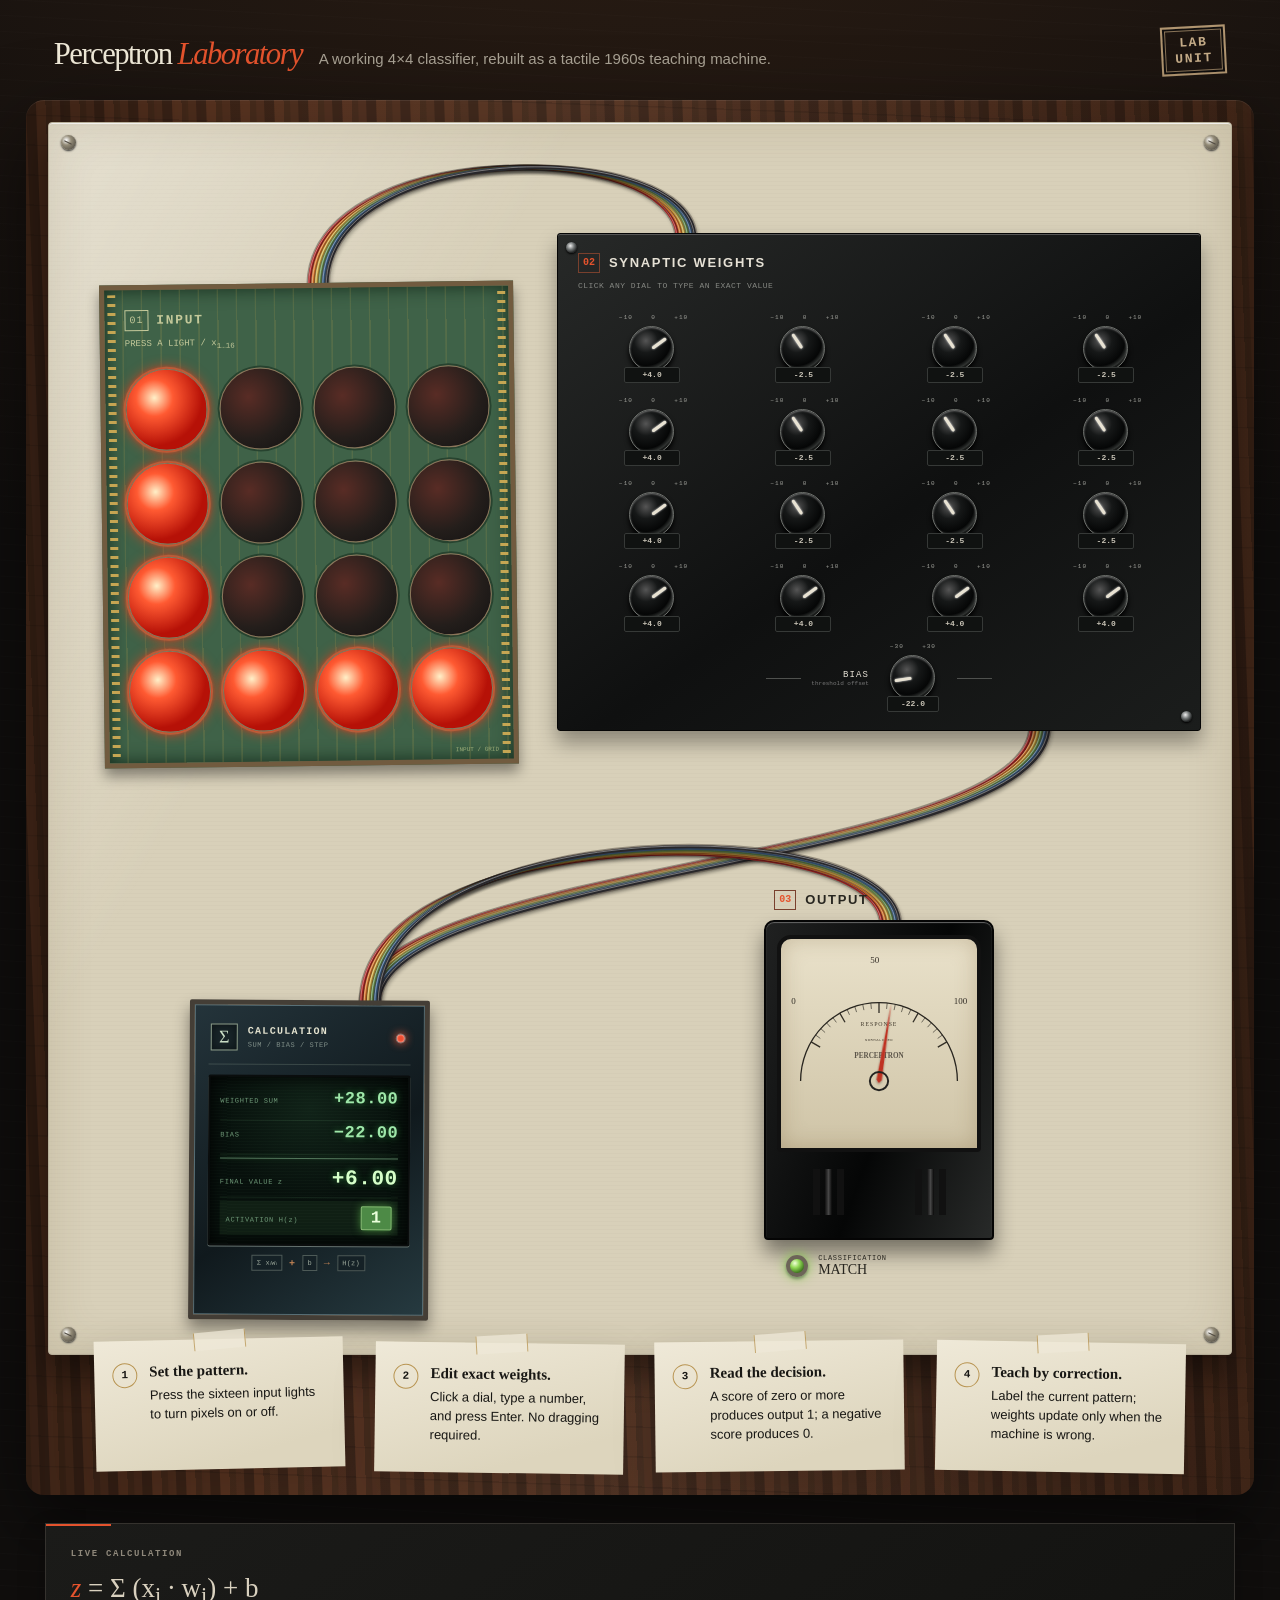
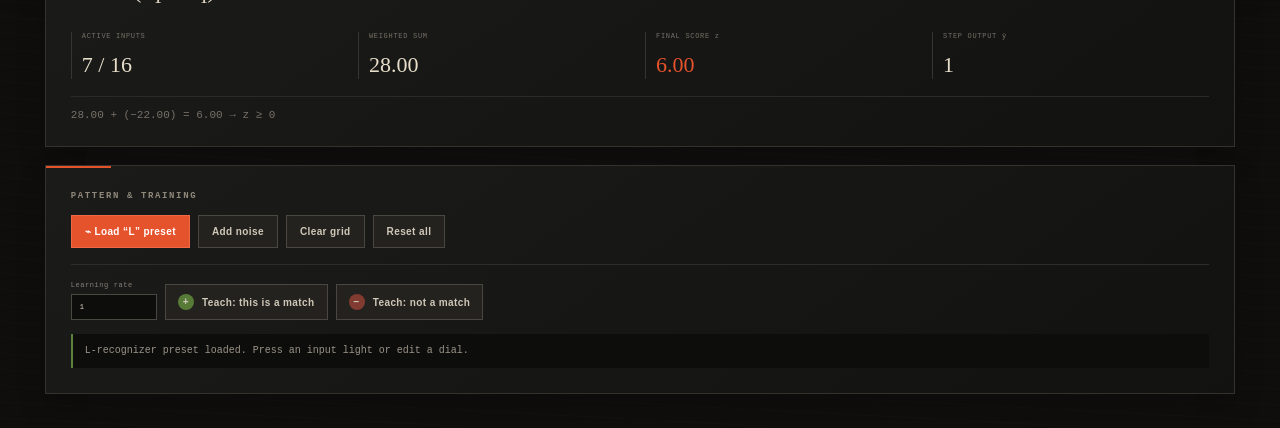
==== commit 7fa31ed4: "fixed size issue" ====
--- a/demos/index.html
+++ b/demos/index.html
@@ -14,20 +14,19 @@
       document.documentElement.setAttribute("data-theme", theme);
     })();
   </script>
-  <link rel="stylesheet" href="styles.css" />
+  <link rel="stylesheet" href="styles.css?v=lab-stamp" />
   <link rel="stylesheet" href="llm.css" />
 </head>
-<body>
+<body class="perceptron-page">
   <main class="site-shell">
     <header class="hero">
-      <div class="eyebrow"><span class="eyebrow-dot"></span> Interactive neural apparatus</div>
       <div class="hero-row">
         <div>
           <h1>Perceptron <span>Laboratory</span></h1>
           <p>A working 4×4 classifier, rebuilt as a tactile 1960s teaching machine.</p>
         </div>
         <div class="model-plate" aria-label="Perceptron laboratory unit">
-          <small>LAB</small><strong>UNIT</strong><em>INTERACTIVE CLASSIFIER</em>
+          <span>LAB</span><span>UNIT</span>
         </div>
       </div>
     </header>
@@ -160,7 +159,7 @@
     <div class="editor-actions"><button id="cancelEdit">Cancel</button><button id="applyEdit">Apply</button></div>
   </div>
 
-  <script src="app.js"></script>
+  <script src="app.js?v=wide-workbench"></script>
   <script src="embed.js"></script>
 </body>
 </html>
--- a/demos/styles.css
+++ b/demos/styles.css
@@ -75,16 +75,16 @@
 button, input { font: inherit; }
 button { -webkit-tap-highlight-color: transparent; }
 .site-shell { width: min(1460px, 96vw); margin: 0 auto; padding: 54px 0 32px; }
+.perceptron-page .site-shell { padding-top: clamp(14px, 2vw, 32px); }
 .hero { width: min(1200px, 93vw); margin: 0 auto 25px; }
-.eyebrow { color: #aaa292; letter-spacing: .18em; font-size: 11px; font-weight: 800; text-transform: uppercase; display: flex; align-items: center; gap: 9px; }
-.eyebrow-dot { width: 7px; height: 7px; border-radius: 50%; background: var(--orange); box-shadow: 0 0 12px var(--orange); }
-.hero-row { display: flex; align-items: flex-end; justify-content: space-between; gap: 24px; margin-top: 12px; }
+.perceptron-page .hero { width: 100%; padding-inline: clamp(14px, 2.2vw, 32px); }
+.hero-row { display: flex; align-items: flex-end; justify-content: space-between; gap: 24px; }
 h1 { font-family: Georgia, "Times New Roman", serif; font-weight: 400; font-size: clamp(44px, 7vw, 82px); line-height: .9; letter-spacing: -.05em; margin: 0; }
 h1 span { color: var(--orange); font-style: italic; }
-.hero p { color: #a9a294; margin: 18px 0 0; font-size: 15px; }
-.model-plate { border: 1px solid #5e584e; padding: 11px 15px 9px; min-width: 148px; color: #aaa394; box-shadow: inset 0 0 0 3px #1b1816; background: #201d1a; transform: rotate(-1deg); }
-.model-plate small, .model-plate em { display: block; font-size: 7px; letter-spacing: .22em; font-style: normal; }
-.model-plate strong { font-family: Georgia, serif; font-size: 28px; display: block; color: #e9dfc9; letter-spacing: .08em; }
+.hero h1 { display: inline; font-size: clamp(24px, 2.4vw, 36px); line-height: 1.3; }
+.hero p { display: inline; color: #a9a294; margin: 0 0 0 12px; font-size: 15px; }
+.model-plate { flex-shrink: 0; border: 2px solid #b09570; padding: 7px 12px; color: #c6ad89; box-shadow: inset 0 0 0 2px #100e0d, inset 0 0 0 3px #887357; background: transparent; transform: rotate(-3deg); text-align: center; font: 700 13px/1.2 "Courier New", monospace; letter-spacing: .12em; }
+.model-plate span { display: block; }
 
 .workbench { position: relative; padding: 34px 2.2vw 46px; border-radius: 18px; overflow: hidden; background:
   linear-gradient(90deg, rgba(0,0,0,.28), transparent 15%, rgba(255,255,255,.04) 45%, rgba(0,0,0,.24)),
@@ -201,10 +201,12 @@
 .card-kicker{font:700 9px monospace;letter-spacing:.18em;color:#8f887b;margin-bottom:14px}.formula{font:27px Georgia,serif;color:#d9d1bf}.formula>span{font-style:italic;color:var(--orange)}.score-row{display:grid;grid-template-columns:repeat(4,1fr);gap:10px;margin-top:23px}.score-row div{border-left:1px solid #383531;padding-left:10px}.score-row small{display:block;color:#777168;font:7px monospace;letter-spacing:.1em;min-height:20px}.score-row strong{display:block;font:22px/1.2 Georgia,serif;color:#e7deca}.score-row .score-primary strong{color:var(--orange)}.equation-detail{font:11px monospace;color:#777168;margin:17px 0 0;padding-top:12px;border-top:1px solid #2c2926}
 .button-row{display:flex;gap:8px;flex-wrap:wrap}.btn,.teach{border:1px solid #4a4640;background:#24221f;color:#cfc7b7;padding:10px 13px;cursor:pointer;font:700 10px "Segoe UI",sans-serif;letter-spacing:.04em;transition:.18s}.btn:hover,.teach:hover{transform:translateY(-1px);border-color:#777066;background:#302d29}.btn:active,.teach:active{transform:translateY(1px)}.btn-primary{background:var(--orange);border-color:#ef6946;color:#fff}.btn-primary:hover{background:#f15d37}.training-row{display:flex;gap:8px;align-items:flex-end;flex-wrap:wrap;margin-top:16px;padding-top:16px;border-top:1px solid #302d28}.training-row label{font:7px monospace;color:#888178;letter-spacing:.08em}.training-row input{display:block;margin-top:5px;width:86px;padding:8px;background:#0d0d0c;border:1px solid #4b4741;color:#e6ddca}.teach{padding:9px 12px}.teach span{display:inline-grid;place-items:center;width:16px;height:16px;border-radius:50%;margin-right:5px}.teach.positive span{background:#577b37}.teach.negative span{background:#813b31}.status-line{margin-top:14px;background:#0d0d0c;color:#9b9488;padding:10px 12px;border-left:2px solid #5d813d;font:10px/1.4 monospace}
 .dial-editor{position:fixed;z-index:1000;width:240px;padding:15px;background:#161715;border:1px solid #6e675d;box-shadow:0 16px 40px rgba(0,0,0,.65),inset 0 1px 0 #464640;color:#eee}.dial-editor[hidden]{display:none}.dial-editor label{display:block;color:#a8a193;font:bold 8px monospace;letter-spacing:.15em;margin-bottom:9px}.editor-input-row{display:grid;grid-template-columns:36px 1fr 36px}.editor-input-row button{border:1px solid #4f4c46;background:#292824;color:#ddd;cursor:pointer}.editor-input-row input{min-width:0;border:1px solid #e15b39;background:#090a09;color:#fff;text-align:center;padding:10px;font:bold 17px monospace;outline:0}.editor-actions{display:flex;justify-content:flex-end;gap:7px;margin-top:10px}.editor-actions button{border:1px solid #4b4842;background:#282622;color:#bbb;padding:6px 10px;cursor:pointer;font-size:9px}.editor-actions button:last-child{background:var(--orange);border-color:var(--orange);color:white}.editor-pointer{position:absolute;width:12px;height:12px;background:#161715;border-left:1px solid #6e675d;border-top:1px solid #6e675d;transform:rotate(45deg);top:-7px;left:25px}
+.dial-editor{position:absolute}
 @media (max-width:1180px){.baseplate{grid-template-columns:minmax(210px,1fr) minmax(350px,1.4fr) 170px 205px;gap:10px;padding-left:20px;padding-right:20px}.knob-grid{padding-left:10px;padding-right:10px}.knob-control{width:67px}.wire-layer{opacity:.72}.meter-numbers{top:50px}.digital-screen{padding-left:7px;padding-right:7px}.digital-row strong{font-size:15px}}
-@media (max-width:1350px){.workbench{padding:22px}.baseplate{display:grid;grid-template-columns:minmax(210px,1fr) minmax(320px,1.4fr);grid-template-areas:"leds weights" "circuit meter";align-items:start;padding-top:110px;row-gap:100px;min-width:0;overflow:hidden}.led-module{grid-area:leds;width:min(100%,max(264px,90%));justify-self:center;margin:50px 0 0}.weight-panel{grid-area:weights}.compute-module{grid-area:circuit;margin:24px auto 0;width:min(240px,100%)}.meter-module{grid-area:meter;margin:24px auto 0;width:230px}.console{grid-template-columns:1fr}}
+@media (max-width:1300px){.workbench{padding:22px}.baseplate{display:grid;grid-template-columns:minmax(210px,1fr) minmax(320px,1.4fr);grid-template-areas:"leds weights" "circuit meter";align-items:start;padding-top:110px;row-gap:100px;min-width:0;overflow:hidden}.led-module{grid-area:leds;width:min(100%,max(264px,90%));justify-self:center;margin:50px 0 0}.weight-panel{grid-area:weights}.compute-module{grid-area:circuit;margin:24px auto 0;width:min(240px,100%)}.meter-module{grid-area:meter;margin:24px auto 0;width:230px}.console{grid-template-columns:1fr}}
 @media (max-width:1000px){.sticky-notes{grid-template-columns:repeat(2,minmax(0,1fr));row-gap:22px}}
 @media (min-width:681px) and (max-width:760px){.workbench{padding:10px}.baseplate{grid-template-columns:minmax(264px,1fr) minmax(320px,1.4fr);padding-left:12px;padding-right:12px}}
 @media (max-width:680px){.site-shell{width:100%;padding-top:28px}.hero-row{align-items:flex-start}.model-plate{display:none}.hero{width:90vw}.hero p{font-size:13px;line-height:1.5}.workbench{border-radius:0;padding:14px;overflow:visible}.baseplate{min-width:0;width:100%;min-height:0;padding:30px 14px 22px;display:grid;grid-template-columns:1fr;grid-template-areas:"leds" "weights" "circuit" "meter";gap:72px;align-items:start}.led-module{grid-area:leds;width:min(95%,290px);margin:0;justify-self:center}.weight-panel{grid-area:weights;width:100%}.knob-grid{padding-left:4px;padding-right:4px}.knob-control{width:64px}.compute-module{grid-area:circuit;width:min(255px,100%);margin:0;justify-self:center}.meter-module{grid-area:meter;width:100%;margin:0}.sticky-notes{width:min(92%,360px);grid-template-columns:1fr;gap:20px;margin-top:-12px}.sticky-note{min-height:0}.console{width:calc(100% - 28px)}.score-row{grid-template-columns:1fr 1fr}.editor-pointer{display:none}}
+@media (max-width:360px){.baseplate{grid-template-columns:minmax(0,1fr)}.knob-grid{grid-template-columns:repeat(4,minmax(0,1fr));column-gap:0}.knob-grid .knob-control{width:100%;max-width:64px}.knob-grid .knob-control::before{left:0;right:0;font-size:5px;letter-spacing:0}.knob-grid .knob-dial{left:50%;transform:translateX(-50%)}}
 @media (prefers-reduced-motion:reduce){*{scroll-behavior:auto!important;transition:none!important}}
 
